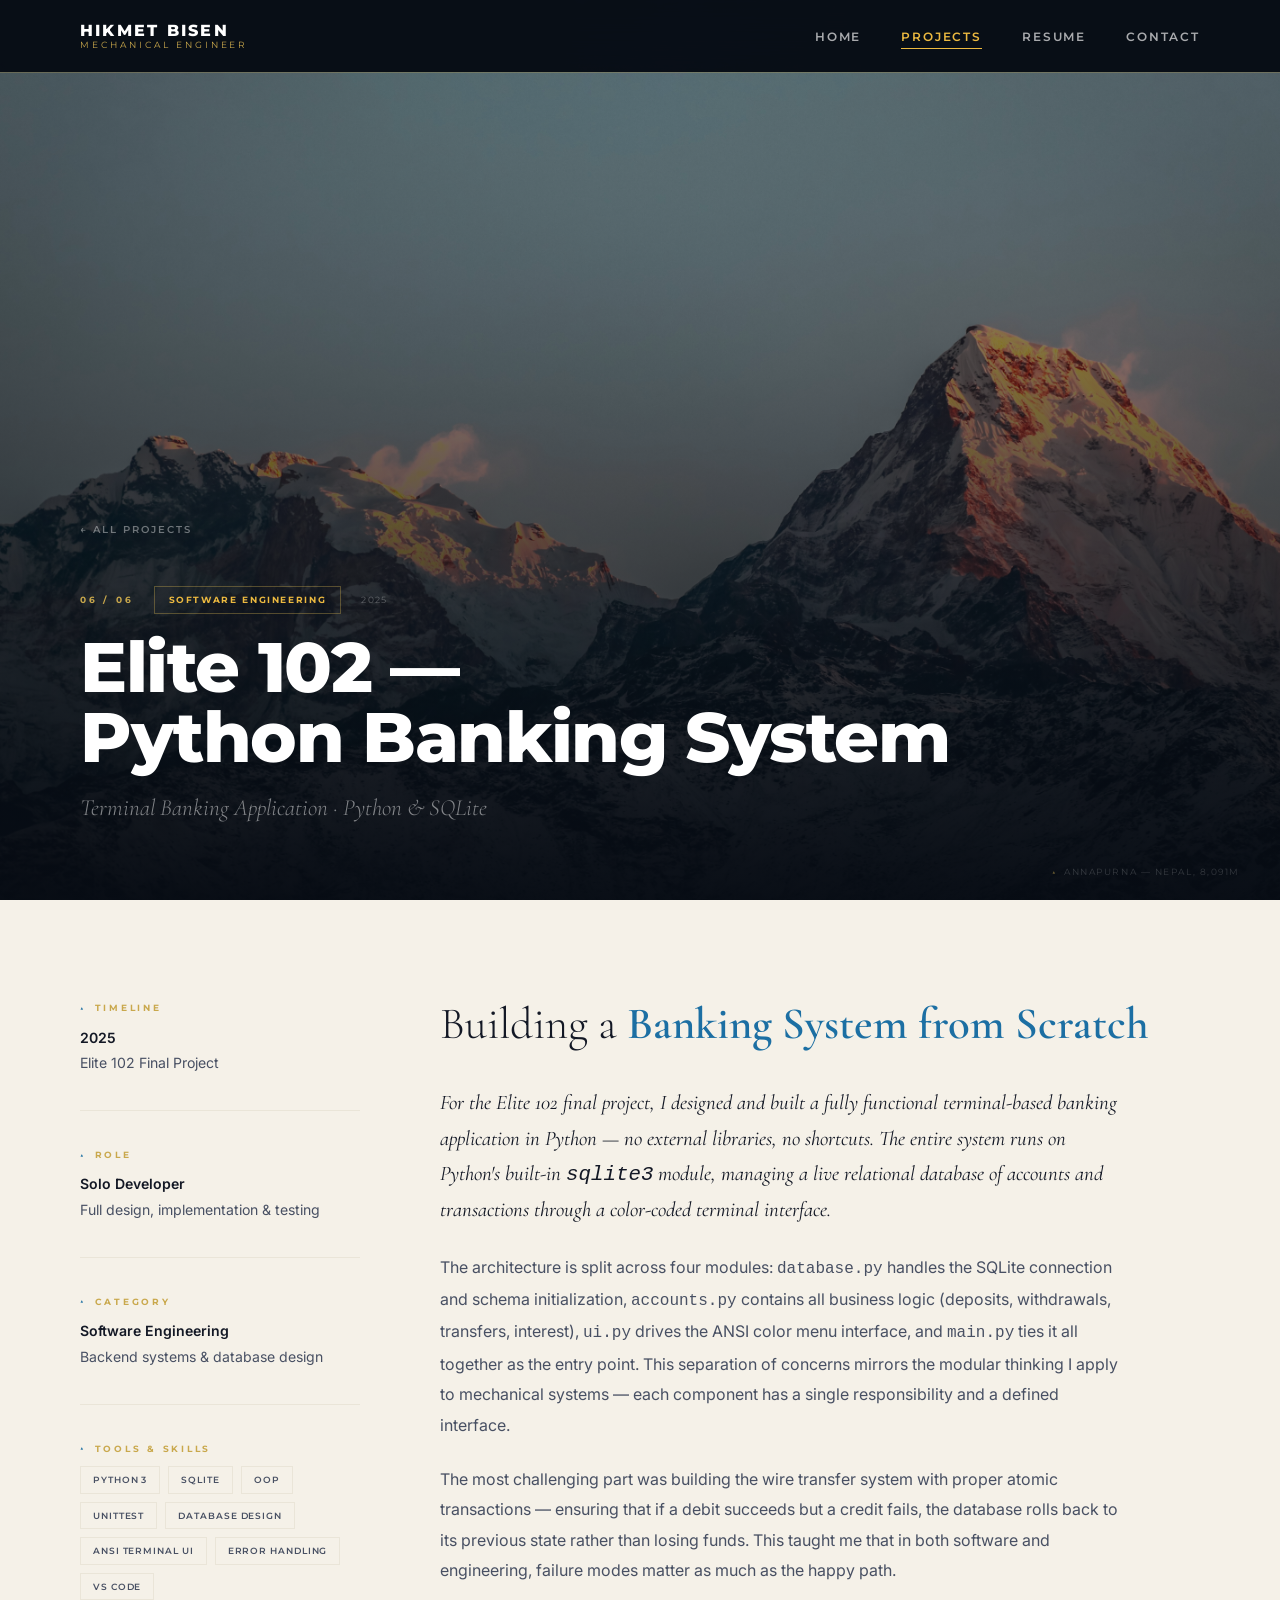
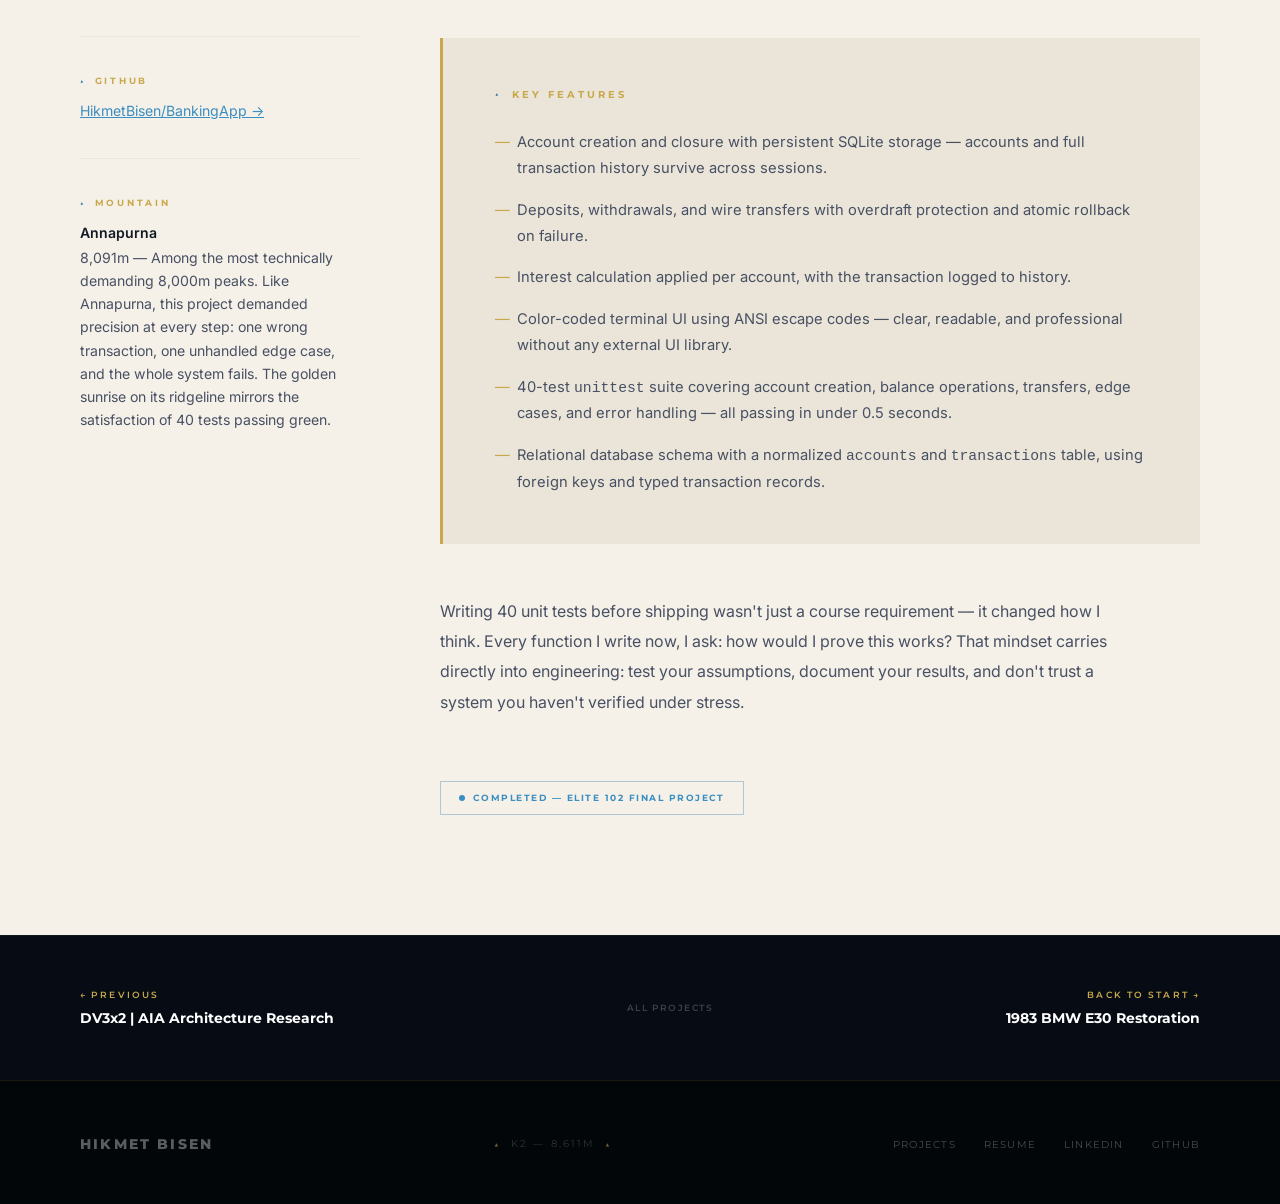
==== Project/project-banking-system.html @ 63706205 "Add Python Banking System as project 06 - New project page: Project/project-banking-system.html - An" ====
<!DOCTYPE html>
<html lang="en">
<head>
  <meta charset="UTF-8">
  <meta name="viewport" content="width=device-width, initial-scale=1.0">
  <title>Python Banking System — Hikmet Bisen</title>
  <meta name="description" content="Elite 102 — Python Banking System. A terminal-based banking app with SQLite, overdraft protection, wire transfers, and 40 unit tests.">
  <link rel="stylesheet" href="../css/style.css">
</head>
<body>

  <nav class="navbar scrolled" id="navbar">
    <div class="nav-inner">
      <a href="../index.html" class="nav-logo">
        Hikmet Bisen
        <span>Mechanical Engineer</span>
      </a>
      <ul class="nav-links">
        <li><a href="../index.html">Home</a></li>
        <li><a href="projects.html" class="active">Projects</a></li>
        <li><a href="../Resume/resume.html">Resume</a></li>
        <li><a href="../index.html#contact">Contact</a></li>
      </ul>
    </div>
  </nav>

  <!-- ── Hero ── -->
  <section class="project-detail-hero">
    <img
      src="../assets/images/annapurna.jpg"
      alt="Annapurna — Nepal"
      class="project-detail-hero-img"
    >
    <div class="project-detail-overlay"></div>
    <div class="project-mountain-credit">Annapurna — Nepal, 8,091m</div>

    <div class="project-detail-hero-content">
      <a href="projects.html" class="project-detail-back">← All Projects</a>
      <div class="project-detail-meta">
        <span class="project-detail-num">06 / 06</span>
        <span class="project-detail-cat">Software Engineering</span>
        <span class="project-detail-date">2025</span>
      </div>
      <h1 class="project-detail-title">Elite 102 —<br>Python Banking System</h1>
      <p class="project-detail-subtitle">Terminal Banking Application · Python &amp; SQLite</p>
    </div>
  </section>

  <!-- ── Content ── -->
  <section class="project-detail-content">
    <div class="container">
      <div class="project-detail-grid">

        <!-- Sidebar -->
        <aside class="project-detail-sidebar">
          <div class="project-sidebar-section">
            <span class="project-sidebar-label">Timeline</span>
            <div class="project-sidebar-value">
              <strong>2025</strong>
              Elite 102 Final Project
            </div>
          </div>
          <div class="project-sidebar-section">
            <span class="project-sidebar-label">Role</span>
            <div class="project-sidebar-value">
              <strong>Solo Developer</strong>
              Full design, implementation &amp; testing
            </div>
          </div>
          <div class="project-sidebar-section">
            <span class="project-sidebar-label">Category</span>
            <div class="project-sidebar-value">
              <strong>Software Engineering</strong>
              Backend systems &amp; database design
            </div>
          </div>
          <div class="project-sidebar-section">
            <span class="project-sidebar-label">Tools &amp; Skills</span>
            <div class="project-tools-list">
              <span class="project-tool-tag">Python 3</span>
              <span class="project-tool-tag">SQLite</span>
              <span class="project-tool-tag">OOP</span>
              <span class="project-tool-tag">unittest</span>
              <span class="project-tool-tag">Database Design</span>
              <span class="project-tool-tag">ANSI Terminal UI</span>
              <span class="project-tool-tag">Error Handling</span>
              <span class="project-tool-tag">VS Code</span>
            </div>
          </div>
          <div class="project-sidebar-section">
            <span class="project-sidebar-label">GitHub</span>
            <div class="project-sidebar-value">
              <a href="https://github.com/HikmetBisen/BankingApp" target="_blank" rel="noopener noreferrer" style="color: var(--steel-light); text-decoration: underline;">HikmetBisen/BankingApp →</a>
            </div>
          </div>
          <div class="project-sidebar-section">
            <span class="project-sidebar-label">Mountain</span>
            <div class="project-sidebar-value">
              <strong>Annapurna</strong>
              8,091m — Among the most technically demanding 8,000m peaks. Like Annapurna, this project demanded precision at every step: one wrong transaction, one unhandled edge case, and the whole system fails. The golden sunrise on its ridgeline mirrors the satisfaction of 40 tests passing green.
            </div>
          </div>
        </aside>

        <!-- Body -->
        <div class="project-detail-body">
          <h2>Building a <strong>Banking System from Scratch</strong></h2>

          <p>
            For the Elite 102 final project, I designed and built a fully functional terminal-based banking application in Python — no external libraries, no shortcuts. The entire system runs on Python's built-in <code>sqlite3</code> module, managing a live relational database of accounts and transactions through a color-coded terminal interface.
          </p>

          <p>
            The architecture is split across four modules: <code>database.py</code> handles the SQLite connection and schema initialization, <code>accounts.py</code> contains all business logic (deposits, withdrawals, transfers, interest), <code>ui.py</code> drives the ANSI color menu interface, and <code>main.py</code> ties it all together as the entry point. This separation of concerns mirrors the modular thinking I apply to mechanical systems — each component has a single responsibility and a defined interface.
          </p>

          <p>
            The most challenging part was building the wire transfer system with proper atomic transactions — ensuring that if a debit succeeds but a credit fails, the database rolls back to its previous state rather than losing funds. This taught me that in both software and engineering, failure modes matter as much as the happy path.
          </p>

          <div class="project-contributions">
            <h3>Key Features</h3>
            <ul>
              <li>Account creation and closure with persistent SQLite storage — accounts and full transaction history survive across sessions.</li>
              <li>Deposits, withdrawals, and wire transfers with overdraft protection and atomic rollback on failure.</li>
              <li>Interest calculation applied per account, with the transaction logged to history.</li>
              <li>Color-coded terminal UI using ANSI escape codes — clear, readable, and professional without any external UI library.</li>
              <li>40-test <code>unittest</code> suite covering account creation, balance operations, transfers, edge cases, and error handling — all passing in under 0.5 seconds.</li>
              <li>Relational database schema with a normalized <code>accounts</code> and <code>transactions</code> table, using foreign keys and typed transaction records.</li>
            </ul>
          </div>

          <p>
            Writing 40 unit tests before shipping wasn't just a course requirement — it changed how I think. Every function I write now, I ask: how would I prove this works? That mindset carries directly into engineering: test your assumptions, document your results, and don't trust a system you haven't verified under stress.
          </p>

          <span class="project-status-badge">Completed — Elite 102 Final Project</span>
        </div>

      </div>
    </div>
  </section>

  <!-- ── Project Navigation ── -->
  <nav class="project-nav-bar">
    <div class="container">
      <div class="project-nav-inner">
        <a href="project-dv3x2-aia.html" class="project-nav-item">
          <span class="project-nav-label">← Previous</span>
          <span class="project-nav-name">DV3x2 | AIA Architecture Research</span>
        </a>
        <a href="projects.html" class="project-nav-center">All Projects</a>
        <a href="project-bmw-e30.html" class="project-nav-item next">
          <span class="project-nav-label">Back to Start →</span>
          <span class="project-nav-name">1983 BMW E30 Restoration</span>
        </a>
      </div>
    </div>
  </nav>

  <footer>
    <div class="container">
      <div class="footer-inner">
        <div class="footer-logo">Hikmet Bisen</div>
        <div class="footer-peak">K2 — 8,611m</div>
        <div class="footer-links">
          <a href="projects.html">Projects</a>
          <a href="../Resume/resume.html">Resume</a>
          <a href="https://www.linkedin.com/in/hikmetbisen/" target="_blank" rel="noopener noreferrer">LinkedIn</a>
          <a href="https://github.com/Hikmet4416" target="_blank" rel="noopener noreferrer">GitHub</a>
        </div>
      </div>
    </div>
  </footer>

  <script src="../js/main.js"></script>
</body>
</html>
---- css/style.css ----
/* =========================================
   HIKMET BISEN — PORTFOLIO
   Alpine Dawn Theme | K2 Inspired
   ========================================= */

@import url('https://fonts.googleapis.com/css2?family=Cormorant+Garamond:ital,wght@0,300;0,400;0,600;1,300;1,400&family=Inter:wght@300;400;500;600&family=Montserrat:wght@400;500;600;700;800&display=swap');

/* ── Variables ── */
:root {
  --gold:        #C9A84C;
  --gold-light:  #EDBA40;
  --gold-pale:   #F5E7C0;
  --gold-glow:   rgba(201, 168, 76, 0.18);
  --steel:       #1C6FA3;
  --steel-light: #3A8EC2;
  --steel-pale:  #C5DFF0;
  --cream:       #F5F1E8;
  --cream-dark:  #EAE5D8;
  --dark:        #070C14;
  --dark-mid:    #0F1A28;
  --charcoal:    #2A3447;
  --text:        #131825;
  --text-mid:    #485063;
  --text-light:  #8090A8;
  --white:       #FFFFFF;

  --font-display: 'Cormorant Garamond', Georgia, serif;
  --font-sans:    'Inter', system-ui, sans-serif;
  --font-brand:   'Montserrat', sans-serif;

  --max-w: 1200px;
  --nav-h: 72px;
  --ease: cubic-bezier(0.4, 0, 0.2, 1);

  /* Grain texture for dark sections */
  --grain: url("data:image/svg+xml,%3Csvg xmlns='http://www.w3.org/2000/svg' width='300' height='300'%3E%3Cfilter id='n'%3E%3CfeTurbulence type='fractalNoise' baseFrequency='0.75' numOctaves='4' stitchTiles='stitch'/%3E%3CfeColorMatrix type='saturate' values='0'/%3E%3C/filter%3E%3Crect width='300' height='300' filter='url(%23n)' opacity='1'/%3E%3C%2Fsvg%3E");
}

/* ── Reset ── */
*, *::before, *::after { box-sizing: border-box; margin: 0; padding: 0; }
html { scroll-behavior: smooth; font-size: 16px; }
body {
  font-family: var(--font-sans);
  background: var(--cream);
  color: var(--text);
  line-height: 1.7;
  overflow-x: hidden;
}
img { display: block; max-width: 100%; }
a { color: inherit; text-decoration: none; }
ul { list-style: none; }

/* ── Utility ── */
.container {
  max-width: var(--max-w);
  margin: 0 auto;
  padding: 0 40px;
}
.section-label {
  font-family: var(--font-brand);
  font-size: 0.68rem;
  font-weight: 700;
  letter-spacing: 0.28em;
  text-transform: uppercase;
  color: var(--gold);
  display: block;
  margin-bottom: 16px;
}

/* ── Navbar ── */
.navbar {
  position: fixed;
  top: 0; left: 0; right: 0;
  height: var(--nav-h);
  z-index: 100;
  transition: background 0.4s var(--ease), box-shadow 0.4s var(--ease);
}
.navbar.scrolled {
  background: rgba(7, 12, 20, 0.97);
  backdrop-filter: blur(14px);
  box-shadow: 0 1px 0 rgba(201, 168, 76, 0.25);
}
.nav-inner {
  max-width: var(--max-w);
  margin: 0 auto;
  padding: 0 40px;
  height: 100%;
  display: flex;
  align-items: center;
  justify-content: space-between;
}
.nav-logo {
  font-family: var(--font-brand);
  font-weight: 800;
  font-size: 1rem;
  letter-spacing: 0.14em;
  text-transform: uppercase;
  color: var(--white);
  display: flex;
  flex-direction: column;
  line-height: 1.1;
}
.nav-logo span {
  font-weight: 400;
  font-size: 0.58rem;
  letter-spacing: 0.32em;
  color: var(--gold);
  text-transform: uppercase;
}
.nav-links {
  display: flex;
  gap: 40px;
  align-items: center;
}
.nav-links a {
  font-family: var(--font-brand);
  font-size: 0.72rem;
  font-weight: 600;
  letter-spacing: 0.16em;
  text-transform: uppercase;
  color: rgba(255,255,255,0.65);
  transition: color 0.2s;
  position: relative;
}
.nav-links a::after {
  content: '';
  position: absolute;
  bottom: -5px; left: 0; right: 0;
  height: 1px;
  background: var(--gold-light);
  transform: scaleX(0);
  transition: transform 0.3s var(--ease);
  transform-origin: left;
}
.nav-links a:hover { color: var(--white); }
.nav-links a:hover::after { transform: scaleX(1); }
.nav-links a.active { color: var(--gold-light); }
.nav-links a.active::after { transform: scaleX(1); background: var(--gold-light); }

/* ── Hero ── */
.hero {
  position: relative;
  height: 100vh;
  min-height: 720px;
  background: var(--dark);
  display: flex;
  flex-direction: column;
  justify-content: center;
  overflow: hidden;
}

/* Grain overlay */
.hero::before {
  content: '';
  position: absolute;
  inset: 0;
  background: var(--grain) repeat;
  background-size: 200px 200px;
  opacity: 0.045;
  mix-blend-mode: overlay;
  pointer-events: none;
  z-index: 1;
}

.hero-bg {
  position: absolute;
  inset: 0;
  background:
    radial-gradient(ellipse 80% 55% at 15% 35%, rgba(201, 168, 76, 0.1) 0%, transparent 55%),
    radial-gradient(ellipse 55% 75% at 82% 18%, rgba(28, 111, 163, 0.14) 0%, transparent 55%),
    radial-gradient(ellipse 40% 40% at 50% 100%, rgba(201, 168, 76, 0.08) 0%, transparent 50%),
    linear-gradient(180deg, #070C14 0%, #0F1A28 55%, #070C14 100%);
}
.hero-stars {
  position: absolute;
  inset: 0;
  background-image:
    radial-gradient(1px 1px at 12% 18%, rgba(255,255,255,0.5) 0%, transparent 100%),
    radial-gradient(1px 1px at 28% 8%, rgba(255,255,255,0.35) 0%, transparent 100%),
    radial-gradient(1.5px 1.5px at 52% 12%, rgba(255,255,255,0.55) 0%, transparent 100%),
    radial-gradient(1px 1px at 68% 6%, rgba(255,255,255,0.25) 0%, transparent 100%),
    radial-gradient(1px 1px at 83% 22%, rgba(255,255,255,0.45) 0%, transparent 100%),
    radial-gradient(1px 1px at 43% 4%, rgba(255,255,255,0.3) 0%, transparent 100%),
    radial-gradient(2px 2px at 91% 10%, rgba(201,168,76,0.7) 0%, transparent 100%),
    radial-gradient(1px 1px at 7% 35%, rgba(255,255,255,0.2) 0%, transparent 100%),
    radial-gradient(1px 1px at 62% 28%, rgba(255,255,255,0.3) 0%, transparent 100%);
}
.hero-mountain {
  position: absolute;
  bottom: 0; left: 0; right: 0;
  height: 55%;
}
.hero-mountain::after {
  content: '';
  position: absolute;
  bottom: 42%;
  left: 0; right: 0;
  height: 3px;
  background: linear-gradient(to right,
    transparent 0%,
    rgba(201, 168, 76, 0.08) 15%,
    rgba(201, 168, 76, 0.35) 35%,
    rgba(237, 186, 64, 0.55) 50%,
    rgba(201, 168, 76, 0.35) 65%,
    rgba(201, 168, 76, 0.08) 85%,
    transparent 100%);
  filter: blur(6px);
  pointer-events: none;
}
.hero-mountain svg {
  width: 100%;
  height: 100%;
  display: block;
}
.hero-content {
  position: relative;
  z-index: 2;
  max-width: var(--max-w);
  margin: 0 auto;
  padding: 0 40px;
  padding-bottom: 120px;
}
.hero-eyebrow {
  font-family: var(--font-brand);
  font-size: 0.65rem;
  font-weight: 700;
  letter-spacing: 0.38em;
  text-transform: uppercase;
  color: var(--gold);
  margin-bottom: 28px;
  display: flex;
  align-items: center;
  gap: 16px;
}
.hero-eyebrow::before {
  content: '';
  display: block;
  width: 48px;
  height: 1px;
  background: linear-gradient(to right, var(--gold), transparent);
}
.hero-name {
  font-family: var(--font-brand);
  font-size: clamp(4.5rem, 11vw, 9.5rem);
  font-weight: 800;
  letter-spacing: -0.03em;
  line-height: 0.9;
  color: var(--white);
  margin-bottom: 28px;
}
.hero-name em {
  font-style: normal;
  color: var(--gold-light);
  display: block;
}
.hero-title {
  font-family: var(--font-display);
  font-size: clamp(1.4rem, 2.8vw, 2.2rem);
  font-weight: 300;
  font-style: italic;
  color: rgba(255,255,255,0.6);
  margin-bottom: 14px;
  letter-spacing: 0.03em;
}
.hero-tagline {
  font-size: 0.72rem;
  color: rgba(255,255,255,0.3);
  letter-spacing: 0.18em;
  font-family: var(--font-brand);
  font-weight: 500;
  text-transform: uppercase;
  margin-bottom: 56px;
}
.hero-ctas {
  display: flex;
  gap: 16px;
  flex-wrap: wrap;
}
.btn {
  display: inline-flex;
  align-items: center;
  gap: 10px;
  font-family: var(--font-brand);
  font-size: 0.7rem;
  font-weight: 700;
  letter-spacing: 0.2em;
  text-transform: uppercase;
  padding: 15px 34px;
  border: none;
  cursor: pointer;
  transition: all 0.3s var(--ease);
  position: relative;
  overflow: hidden;
}
.btn-primary {
  background: var(--gold);
  color: var(--dark);
}
.btn-primary:hover {
  background: var(--gold-light);
  transform: translateY(-2px);
  box-shadow: 0 10px 36px rgba(201, 168, 76, 0.4);
}
.btn-outline {
  background: transparent;
  color: var(--white);
  border: 1px solid rgba(255,255,255,0.25);
}
.btn-outline:hover {
  border-color: var(--gold);
  color: var(--gold-light);
  transform: translateY(-2px);
}
.hero-scroll {
  position: absolute;
  bottom: 36px;
  left: 50%;
  transform: translateX(-50%);
  z-index: 2;
  display: flex;
  flex-direction: column;
  align-items: center;
  gap: 10px;
  opacity: 0.35;
  font-family: var(--font-brand);
  font-size: 0.58rem;
  letter-spacing: 0.24em;
  text-transform: uppercase;
  color: var(--white);
  animation: scrollBounce 2.8s ease-in-out infinite;
}
.scroll-line {
  width: 1px;
  height: 44px;
  background: linear-gradient(to bottom, var(--gold), transparent);
}
@keyframes scrollBounce {
  0%, 100% { transform: translateX(-50%) translateY(0); opacity: 0.35; }
  50% { transform: translateX(-50%) translateY(7px); opacity: 0.65; }
}

/* ── About ── */
.about {
  padding: 128px 0;
  background: var(--cream);
  position: relative;
  overflow: hidden;
}
/* Ghost monogram */
.about::before {
  content: 'HB';
  position: absolute;
  right: -2%;
  top: 50%;
  transform: translateY(-50%);
  font-family: var(--font-brand);
  font-size: clamp(180px, 22vw, 320px);
  font-weight: 900;
  color: rgba(28, 111, 163, 0.04);
  letter-spacing: -0.05em;
  line-height: 1;
  pointer-events: none;
  user-select: none;
}
.about-grid {
  display: grid;
  grid-template-columns: 1fr 1.4fr;
  gap: 80px;
  align-items: start;
  position: relative;
}
.about-left h2 {
  font-family: var(--font-display);
  font-size: clamp(3rem, 5vw, 5.2rem);
  font-weight: 300;
  line-height: 1.0;
  color: var(--text);
  margin-bottom: 32px;
}
.about-left h2 strong {
  font-weight: 600;
  display: block;
  color: var(--steel);
}
.about-peak {
  display: flex;
  align-items: center;
  gap: 12px;
  font-family: var(--font-brand);
  font-size: 0.65rem;
  font-weight: 600;
  letter-spacing: 0.22em;
  text-transform: uppercase;
  color: var(--text-light);
  margin-bottom: 48px;
}
.peak-icon {
  width: 20px;
  height: 16px;
  fill: var(--gold);
}
.about-ctas {
  display: flex;
  flex-direction: column;
  gap: 10px;
}
.btn-dark {
  background: var(--dark);
  color: var(--white);
  justify-content: space-between;
  padding: 16px 24px;
}
.btn-dark:hover {
  background: var(--steel);
  transform: translateX(8px);
  box-shadow: 4px 0 20px rgba(28, 111, 163, 0.25);
}
.btn-dark-outline {
  background: transparent;
  color: var(--text);
  border: 1px solid var(--cream-dark);
  justify-content: space-between;
  padding: 16px 24px;
}
.btn-dark-outline:hover {
  border-color: var(--steel);
  color: var(--steel);
  transform: translateX(8px);
}
.btn-arrow {
  font-size: 1.1rem;
  line-height: 1;
}
.about-right p {
  font-size: 1.05rem;
  color: var(--text-mid);
  margin-bottom: 20px;
  line-height: 1.85;
}
.about-photo-wrap {
  float: right;
  margin: 0 0 28px 40px;
  shape-outside: circle(50%);
}
.about-photo {
  width: 210px;
  height: 210px;
  border-radius: 50%;
  object-fit: cover;
  object-position: center top;
  border: 3px solid var(--cream-dark);
  box-shadow: 0 8px 32px rgba(7, 12, 20, 0.12);
}
.about-right p:first-of-type {
  font-family: var(--font-display);
  font-size: 1.38rem;
  font-style: italic;
  color: var(--text);
  line-height: 1.65;
}
.about-stats {
  display: grid;
  grid-template-columns: repeat(3, 1fr);
  gap: 24px;
  margin-top: 52px;
  padding-top: 40px;
  border-top: 1px solid var(--cream-dark);
}
.stat-num {
  font-family: var(--font-brand);
  font-size: 3rem;
  font-weight: 800;
  color: var(--gold);
  line-height: 1;
  display: block;
  margin-bottom: 8px;
  letter-spacing: -0.02em;
}
.stat-label {
  font-size: 0.65rem;
  font-family: var(--font-brand);
  letter-spacing: 0.18em;
  text-transform: uppercase;
  color: var(--text-light);
}

/* ── Skills strip ── */
.skills-strip {
  background: var(--dark-mid);
  padding: 56px 0;
  overflow: hidden;
  position: relative;
}
.skills-strip::before {
  content: '';
  position: absolute;
  inset: 0;
  background: var(--grain) repeat;
  background-size: 200px 200px;
  opacity: 0.03;
  mix-blend-mode: overlay;
  pointer-events: none;
}
/* Gold accent line at top of strip */
.skills-strip::after {
  content: '';
  position: absolute;
  top: 0; left: 0; right: 0;
  height: 1px;
  background: linear-gradient(to right, transparent, var(--gold), transparent);
  opacity: 0.4;
}
.skills-strip-inner {
  max-width: var(--max-w);
  margin: 0 auto;
  padding: 0 40px;
  position: relative;
}
.skills-strip-label {
  font-family: var(--font-brand);
  font-size: 0.62rem;
  letter-spacing: 0.28em;
  text-transform: uppercase;
  color: var(--gold);
  margin-bottom: 28px;
  display: block;
}
.skills-grid {
  display: flex;
  flex-wrap: wrap;
  gap: 10px;
}
.skill-tag {
  font-family: var(--font-brand);
  font-size: 0.65rem;
  font-weight: 600;
  letter-spacing: 0.1em;
  text-transform: uppercase;
  padding: 8px 18px;
  border: 1px solid rgba(255,255,255,0.08);
  color: rgba(255,255,255,0.45);
  transition: all 0.25s var(--ease);
  cursor: default;
}
.skill-tag:hover {
  border-color: rgba(201, 168, 76, 0.5);
  color: var(--gold-light);
  background: rgba(201, 168, 76, 0.06);
}
.skill-tag.highlight {
  border-color: rgba(201, 168, 76, 0.3);
  color: var(--gold-light);
  background: rgba(201, 168, 76, 0.05);
}
.skill-tag.highlight:hover {
  border-color: var(--gold);
  background: rgba(201, 168, 76, 0.12);
}

/* ── Featured Projects ── */
.featured-projects {
  padding: 128px 0;
  background: var(--cream-dark);
}
.section-header {
  display: flex;
  align-items: flex-end;
  justify-content: space-between;
  margin-bottom: 64px;
}
.section-header h2 {
  font-family: var(--font-display);
  font-size: clamp(2.5rem, 4.5vw, 4.2rem);
  font-weight: 300;
  color: var(--text);
  line-height: 1;
}
.section-header h2 strong {
  font-weight: 600;
  color: var(--text);
}
.section-header-link {
  font-family: var(--font-brand);
  font-size: 0.7rem;
  font-weight: 700;
  letter-spacing: 0.16em;
  text-transform: uppercase;
  color: var(--steel);
  display: flex;
  align-items: center;
  gap: 8px;
  transition: gap 0.25s, color 0.25s;
  padding-bottom: 4px;
  border-bottom: 1px solid transparent;
  transition: all 0.25s;
}
.section-header-link:hover {
  gap: 16px;
  color: var(--gold);
  border-bottom-color: var(--gold);
}

/* ── Project Card ── */
.projects-grid {
  display: grid;
  grid-template-columns: repeat(3, 1fr);
  gap: 3px;
}
.project-card {
  position: relative;
  aspect-ratio: 4/3;
  overflow: hidden;
  cursor: pointer;
  background: var(--dark-mid);
}
.project-card.wide {
  grid-column: span 2;
  aspect-ratio: 16/9;
}
.project-bg {
  position: absolute;
  inset: 0;
  transition: transform 0.7s var(--ease);
}
.project-card:hover .project-bg {
  transform: scale(1.07);
}

/* Card gradients — rich, directional */
.project-card:nth-child(1) .project-bg {
  background:
    linear-gradient(145deg, #080E1C 0%, #102240 35%, #1C4E7A 65%, #0D2035 100%);
}
.project-card:nth-child(2) .project-bg {
  background:
    linear-gradient(145deg, #130B03 0%, #2E1A08 35%, #7A4A12 65%, #C9A84C 90%, #1A0E04 100%);
}
.project-card:nth-child(3) .project-bg {
  background:
    linear-gradient(145deg, #080F0A 0%, #0E2815 35%, #1A5535 65%, #0A1C0F 100%);
}
.project-card:nth-child(4) .project-bg {
  background:
    linear-gradient(145deg, #0C0818 0%, #1C0F30 35%, #4A1E82 65%, #120A22 100%);
}
.project-card:nth-child(5) .project-bg {
  background:
    linear-gradient(145deg, #120810 0%, #280D1C 35%, #721838 65%, #0F0610 100%);
}

/* Decorative SVG in placeholder */
.project-bg-icon {
  position: absolute;
  top: 50%;
  left: 50%;
  transform: translate(-50%, -50%);
  opacity: 0.05;
  width: 55%;
}

.project-overlay {
  position: absolute;
  inset: 0;
  background: linear-gradient(to top,
    rgba(7,12,20,0.95) 0%,
    rgba(7,12,20,0.5) 40%,
    rgba(7,12,20,0.1) 70%,
    transparent 100%);
  transition: background 0.4s var(--ease);
}
.project-card:hover .project-overlay {
  background: linear-gradient(to top,
    rgba(7,12,20,0.98) 0%,
    rgba(7,12,20,0.75) 100%);
}

/* Gold bottom accent line */
.project-card::after {
  content: '';
  position: absolute;
  bottom: 0; left: 0; right: 0;
  height: 2px;
  background: var(--gold);
  transform: scaleX(0);
  transform-origin: left;
  transition: transform 0.5s var(--ease);
  z-index: 3;
}
.project-card:hover::after {
  transform: scaleX(1);
}

.project-tooltip {
  position: absolute;
  inset: 0;
  display: flex;
  flex-direction: column;
  justify-content: flex-end;
  padding: 28px;
  z-index: 2;
}
.project-number {
  font-family: var(--font-brand);
  font-size: 0.58rem;
  font-weight: 700;
  letter-spacing: 0.28em;
  color: var(--gold);
  margin-bottom: 8px;
  opacity: 0;
  transform: translateY(8px);
  transition: all 0.35s var(--ease);
}
.project-card:hover .project-number {
  opacity: 1;
  transform: translateY(0);
}
.project-name {
  font-family: var(--font-brand);
  font-size: clamp(1rem, 1.5vw, 1.3rem);
  font-weight: 700;
  color: rgba(255,255,255,0.85);
  line-height: 1.2;
  margin-bottom: 10px;
  transform: translateY(6px);
  transition: transform 0.35s var(--ease), color 0.35s;
}
.project-card:hover .project-name {
  transform: translateY(0);
  color: var(--white);
}
.project-desc {
  font-size: 0.78rem;
  color: rgba(255,255,255,0.5);
  line-height: 1.55;
  max-width: 360px;
  opacity: 0;
  transform: translateY(10px);
  transition: opacity 0.35s var(--ease) 0.06s, transform 0.35s var(--ease) 0.06s;
}
.project-card:hover .project-desc {
  opacity: 1;
  transform: translateY(0);
}
.project-tag {
  position: absolute;
  top: 20px;
  right: 20px;
  font-family: var(--font-brand);
  font-size: 0.57rem;
  font-weight: 700;
  letter-spacing: 0.18em;
  text-transform: uppercase;
  padding: 5px 12px;
  background: rgba(201, 168, 76, 0.12);
  border: 1px solid rgba(201, 168, 76, 0.38);
  color: var(--gold-light);
  opacity: 0;
  transform: translateY(-8px);
  transition: all 0.35s var(--ease);
  z-index: 2;
}
.project-card:hover .project-tag {
  opacity: 1;
  transform: translateY(0);
}

/* ── Work Together ── */
.work-together {
  padding: 140px 0;
  background: var(--dark);
  position: relative;
  overflow: hidden;
}
/* Grain on contact section */
.work-together::before {
  content: '';
  position: absolute;
  inset: 0;
  background: var(--grain) repeat;
  background-size: 200px 200px;
  opacity: 0.04;
  mix-blend-mode: overlay;
  pointer-events: none;
  z-index: 0;
}
/* K2 ghost text */
.work-together::after {
  content: 'K2';
  position: absolute;
  bottom: -50px;
  right: -24px;
  font-family: var(--font-brand);
  font-size: 320px;
  font-weight: 900;
  color: rgba(255,255,255,0.018);
  letter-spacing: -0.05em;
  line-height: 1;
  pointer-events: none;
}
.work-together-bg {
  position: absolute;
  inset: 0;
  background:
    radial-gradient(ellipse 65% 50% at 25% 50%, rgba(28, 111, 163, 0.14) 0%, transparent 55%),
    radial-gradient(ellipse 40% 40% at 75% 80%, rgba(201, 168, 76, 0.06) 0%, transparent 50%);
}
.work-together .container { position: relative; z-index: 1; }
.work-together-grid {
  display: grid;
  grid-template-columns: 1fr 1fr;
  gap: 80px;
  align-items: center;
}
.work-left h2 {
  font-family: var(--font-display);
  font-size: clamp(2.5rem, 5vw, 5rem);
  font-weight: 300;
  color: var(--white);
  line-height: 1.05;
  margin-bottom: 24px;
}
.work-left h2 strong {
  font-weight: 600;
  color: var(--gold-light);
}
.work-left p {
  font-size: 0.95rem;
  color: rgba(255,255,255,0.45);
  line-height: 1.85;
  max-width: 400px;
}
.contact-form {
  display: flex;
  flex-direction: column;
  gap: 16px;
}
.form-row {
  display: grid;
  grid-template-columns: 1fr 1fr;
  gap: 16px;
}
.form-group {
  display: flex;
  flex-direction: column;
  gap: 6px;
}
.form-group label {
  font-family: var(--font-brand);
  font-size: 0.6rem;
  font-weight: 700;
  letter-spacing: 0.2em;
  text-transform: uppercase;
  color: rgba(255,255,255,0.35);
}
.form-group input,
.form-group textarea,
.form-group select {
  background: rgba(255,255,255,0.04);
  border: 1px solid rgba(255,255,255,0.09);
  color: var(--white);
  padding: 14px 16px;
  font-family: var(--font-sans);
  font-size: 0.88rem;
  outline: none;
  transition: border-color 0.25s, background 0.25s;
  resize: none;
  -webkit-appearance: none;
}
.form-group input::placeholder,
.form-group textarea::placeholder {
  color: rgba(255,255,255,0.18);
}
.form-group input:focus,
.form-group textarea:focus {
  border-color: var(--gold);
  background: rgba(201, 168, 76, 0.04);
}
.form-group textarea { height: 120px; }
.btn-submit {
  background: var(--gold);
  color: var(--dark);
  align-self: flex-start;
  padding: 16px 42px;
}
.btn-submit:hover {
  background: var(--gold-light);
  transform: translateY(-2px);
  box-shadow: 0 10px 36px rgba(201, 168, 76, 0.4);
}

/* ── Footer ── */
footer {
  background: #030608;
  padding: 52px 0;
  border-top: 1px solid rgba(201, 168, 76, 0.12);
}
.footer-inner {
  display: flex;
  align-items: center;
  justify-content: space-between;
}
.footer-logo {
  font-family: var(--font-brand);
  font-weight: 800;
  font-size: 0.85rem;
  letter-spacing: 0.16em;
  text-transform: uppercase;
  color: rgba(255,255,255,0.35);
}
.footer-peak {
  font-family: var(--font-brand);
  font-size: 0.6rem;
  letter-spacing: 0.22em;
  text-transform: uppercase;
  color: rgba(255,255,255,0.18);
  display: flex;
  align-items: center;
  gap: 10px;
}
.footer-peak::before,
.footer-peak::after {
  content: '▲';
  font-size: 0.48rem;
  color: var(--gold);
  opacity: 0.55;
}
.footer-links {
  display: flex;
  gap: 28px;
}
.footer-links a {
  font-family: var(--font-brand);
  font-size: 0.63rem;
  letter-spacing: 0.12em;
  text-transform: uppercase;
  color: rgba(255,255,255,0.28);
  transition: color 0.2s;
}
.footer-links a:hover { color: var(--gold-light); }

/* ── Page Header (inner pages) ── */
.page-hero {
  padding: 164px 0 84px;
  background: var(--dark);
  position: relative;
  overflow: hidden;
}
.page-hero::before {
  content: '';
  position: absolute;
  inset: 0;
  background: var(--grain) repeat;
  background-size: 200px 200px;
  opacity: 0.04;
  mix-blend-mode: overlay;
  pointer-events: none;
}
.page-hero::after {
  content: '';
  position: absolute;
  bottom: 0; left: 0; right: 0;
  height: 1px;
  background: linear-gradient(to right, transparent, var(--gold), transparent);
  opacity: 0.5;
}
.page-hero-bg {
  position: absolute;
  inset: 0;
  background: radial-gradient(ellipse 55% 80% at 82% 50%, rgba(28, 111, 163, 0.12) 0%, transparent 55%);
}
.page-hero .container { position: relative; z-index: 1; }
.page-hero h1 {
  font-family: var(--font-display);
  font-size: clamp(3rem, 7vw, 6.5rem);
  font-weight: 300;
  color: var(--white);
  line-height: 1;
  margin-bottom: 18px;
}
.page-hero h1 strong {
  font-weight: 600;
  color: var(--gold-light);
}
.page-hero p {
  font-size: 0.95rem;
  color: rgba(255,255,255,0.42);
  max-width: 500px;
  line-height: 1.75;
}

/* ── Projects Page Full Grid ── */
.projects-page-grid {
  padding: 80px 0 120px;
}
.projects-full-grid {
  display: grid;
  grid-template-columns: repeat(2, 1fr);
  gap: 3px;
}
.project-card-full {
  position: relative;
  aspect-ratio: 16/9;
  overflow: hidden;
  cursor: pointer;
  background: var(--dark-mid);
}
.project-card-full.featured {
  grid-column: span 2;
  aspect-ratio: 21/7;
}
.project-card-full .project-bg { position: absolute; inset: 0; transition: transform 0.7s var(--ease); }
.project-card-full:hover .project-bg { transform: scale(1.05); }

.project-card-full:nth-child(1) .project-bg {
  background: linear-gradient(145deg, #080E1C 0%, #102240 40%, #1C4E7A 70%, #0D2035 100%);
}
.project-card-full:nth-child(2) .project-bg {
  background: linear-gradient(145deg, #130B03 0%, #2E1A08 35%, #7A4A12 60%, #C9A84C 85%, #1A0E04 100%);
}
.project-card-full:nth-child(3) .project-bg {
  background: linear-gradient(145deg, #060D08 0%, #0D2415 35%, #165530 60%, #0A1A0C 100%);
}
.project-card-full:nth-child(4) .project-bg {
  background: linear-gradient(145deg, #0C0818 0%, #1A0D2E 35%, #421A7C 60%, #0F0822 100%);
}
.project-card-full:nth-child(5) .project-bg {
  background: linear-gradient(145deg, #110810 0%, #260C1A 35%, #6A1535 60%, #0E070F 100%);
}

.project-card-full .project-overlay {
  position: absolute;
  inset: 0;
  background: linear-gradient(to top,
    rgba(7,12,20,0.95) 0%,
    rgba(7,12,20,0.4) 45%,
    transparent 100%);
  transition: background 0.4s var(--ease);
}
.project-card-full:hover .project-overlay {
  background: linear-gradient(to top,
    rgba(7,12,20,0.98) 0%,
    rgba(7,12,20,0.72) 100%);
}

/* Gold bottom accent line */
.project-card-full::after {
  content: '';
  position: absolute;
  bottom: 0; left: 0; right: 0;
  height: 2px;
  background: var(--gold);
  transform: scaleX(0);
  transform-origin: left;
  transition: transform 0.5s var(--ease);
  z-index: 3;
}
.project-card-full:hover::after {
  transform: scaleX(1);
}

.project-card-full .project-tooltip {
  position: absolute;
  inset: 0;
  display: flex;
  flex-direction: column;
  justify-content: flex-end;
  padding: 36px;
  z-index: 2;
}
.project-card-full .project-number {
  font-family: var(--font-brand);
  font-size: 0.6rem;
  font-weight: 700;
  letter-spacing: 0.28em;
  color: var(--gold);
  margin-bottom: 8px;
  opacity: 0;
  transform: translateY(8px);
  transition: all 0.35s var(--ease);
}
.project-card-full:hover .project-number { opacity: 1; transform: translateY(0); }

.project-card-full .project-name {
  font-family: var(--font-brand);
  font-size: clamp(1.1rem, 2vw, 1.6rem);
  font-weight: 700;
  color: rgba(255,255,255,0.85);
  line-height: 1.2;
  margin-bottom: 12px;
  transform: translateY(8px);
  transition: transform 0.35s var(--ease), color 0.35s;
}
.project-card-full:hover .project-name {
  transform: translateY(0);
  color: var(--white);
}

.project-card-full .project-desc {
  font-size: 0.82rem;
  color: rgba(255,255,255,0.5);
  line-height: 1.6;
  max-width: 520px;
  opacity: 0;
  transform: translateY(12px);
  transition: opacity 0.35s 0.06s var(--ease), transform 0.35s 0.06s var(--ease);
}
.project-card-full:hover .project-desc { opacity: 1; transform: translateY(0); }

.project-card-full .project-tag {
  position: absolute;
  top: 24px;
  right: 24px;
  font-family: var(--font-brand);
  font-size: 0.58rem;
  font-weight: 700;
  letter-spacing: 0.18em;
  text-transform: uppercase;
  padding: 6px 14px;
  background: rgba(201,168,76,0.1);
  border: 1px solid rgba(201,168,76,0.32);
  color: var(--gold-light);
  opacity: 0;
  transform: translateY(-8px);
  transition: all 0.35s var(--ease);
  z-index: 2;
}
.project-card-full:hover .project-tag { opacity: 1; transform: translateY(0); }

/* Mountain range decoration in cards */
.card-mountain {
  position: absolute;
  bottom: 0;
  left: 0;
  right: 0;
  height: 40%;
  opacity: 0.05;
}

/* ── Resume Page ── */
.resume-page {
  padding: 80px 0 120px;
}
.resume-container {
  max-width: 860px;
  margin: 0 auto;
  padding: 0 40px;
}
.resume-download-bar {
  display: flex;
  align-items: center;
  justify-content: space-between;
  padding: 20px 32px;
  background: var(--dark);
  margin-bottom: 60px;
  border-left: 3px solid var(--gold);
}
.resume-download-bar p {
  font-family: var(--font-brand);
  font-size: 0.7rem;
  letter-spacing: 0.12em;
  text-transform: uppercase;
  color: rgba(255,255,255,0.4);
}
.btn-download {
  display: inline-flex;
  align-items: center;
  gap: 10px;
  font-family: var(--font-brand);
  font-size: 0.66rem;
  font-weight: 700;
  letter-spacing: 0.2em;
  text-transform: uppercase;
  padding: 12px 28px;
  background: var(--gold);
  color: var(--dark);
  border: none;
  cursor: pointer;
  transition: background 0.25s, transform 0.25s;
}
.btn-download:hover { background: var(--gold-light); transform: translateY(-1px); }

.resume-section {
  margin-bottom: 64px;
}
.resume-section-title {
  font-family: var(--font-brand);
  font-size: 0.62rem;
  font-weight: 700;
  letter-spacing: 0.32em;
  text-transform: uppercase;
  color: var(--gold);
  margin-bottom: 24px;
  padding-bottom: 14px;
  border-bottom: 1px solid var(--cream-dark);
  display: flex;
  align-items: center;
  gap: 12px;
}
.resume-section-title::before {
  content: '▲';
  font-size: 0.48rem;
  color: var(--steel);
}
.resume-name {
  font-family: var(--font-brand);
  font-size: 2.8rem;
  font-weight: 800;
  letter-spacing: -0.02em;
  color: var(--text);
  line-height: 1;
  margin-bottom: 10px;
}
.resume-contact-line {
  font-size: 0.85rem;
  color: var(--text-mid);
  display: flex;
  flex-wrap: wrap;
  gap: 8px 20px;
  margin-bottom: 4px;
}
.resume-contact-line a { color: var(--steel); transition: color 0.2s; }
.resume-contact-line a:hover { color: var(--gold); }

.resume-entry {
  margin-bottom: 32px;
  padding-left: 22px;
  border-left: 2px solid var(--cream-dark);
  transition: border-color 0.25s;
}
.resume-entry:hover { border-color: var(--gold); }
.resume-entry-header {
  display: flex;
  justify-content: space-between;
  align-items: baseline;
  gap: 16px;
  margin-bottom: 4px;
  flex-wrap: wrap;
}
.resume-entry-title {
  font-family: var(--font-brand);
  font-size: 0.95rem;
  font-weight: 700;
  color: var(--text);
}
.resume-entry-date {
  font-family: var(--font-brand);
  font-size: 0.63rem;
  font-weight: 600;
  letter-spacing: 0.1em;
  text-transform: uppercase;
  color: var(--text-light);
  white-space: nowrap;
}
.resume-entry-org {
  font-size: 0.82rem;
  font-style: italic;
  color: var(--steel);
  margin-bottom: 12px;
}
.resume-entry ul {
  list-style: none;
  display: flex;
  flex-direction: column;
  gap: 6px;
}
.resume-entry ul li {
  font-size: 0.85rem;
  color: var(--text-mid);
  line-height: 1.65;
  padding-left: 18px;
  position: relative;
}
.resume-entry ul li::before {
  content: '—';
  position: absolute;
  left: 0;
  color: var(--gold);
  font-size: 0.75rem;
}

.skills-two-col {
  display: grid;
  grid-template-columns: repeat(2, 1fr);
  gap: 20px 40px;
}
.skill-item {
  display: flex;
  flex-direction: column;
  gap: 4px;
}
.skill-item-label {
  font-family: var(--font-brand);
  font-size: 0.7rem;
  font-weight: 700;
  letter-spacing: 0.1em;
  text-transform: uppercase;
  color: var(--text);
}
.skill-item-value {
  font-size: 0.82rem;
  color: var(--text-mid);
  line-height: 1.6;
}

.awards-grid {
  display: grid;
  grid-template-columns: repeat(3, 1fr);
  gap: 20px;
}
.award-item {
  padding: 22px;
  background: var(--cream-dark);
  border-left: 2px solid var(--gold);
  transition: border-left-width 0.2s, padding-left 0.2s;
}
.award-item:hover {
  border-left-width: 3px;
  padding-left: 21px;
}
.award-name {
  font-family: var(--font-brand);
  font-size: 0.78rem;
  font-weight: 700;
  color: var(--text);
  margin-bottom: 6px;
  line-height: 1.3;
}
.award-year {
  font-family: var(--font-brand);
  font-size: 0.6rem;
  font-weight: 600;
  letter-spacing: 0.14em;
  color: var(--gold);
}

/* ── Mountain Divider ── */
.mountain-divider {
  height: 80px;
  width: 100%;
  display: block;
}

/* ── Project Detail Page ── */
.project-detail-hero {
  position: relative;
  height: 100vh;
  min-height: 640px;
  overflow: hidden;
  display: flex;
  align-items: flex-end;
}
.project-detail-hero-img {
  position: absolute;
  inset: 0;
  width: 100%;
  height: 100%;
  object-fit: cover;
  object-position: center;
  transition: transform 10s ease;
}
.project-detail-hero:hover .project-detail-hero-img {
  transform: scale(1.04);
}
.project-detail-overlay {
  position: absolute;
  inset: 0;
  background: linear-gradient(
    to top,
    rgba(7,12,20,0.97) 0%,
    rgba(7,12,20,0.65) 40%,
    rgba(7,12,20,0.22) 100%
  );
}
.project-detail-hero-content {
  position: relative;
  z-index: 2;
  width: 100%;
  max-width: var(--max-w);
  margin: 0 auto;
  padding: 0 40px 72px;
}
.project-detail-back {
  display: inline-flex;
  align-items: center;
  gap: 8px;
  font-family: var(--font-brand);
  font-size: 0.63rem;
  font-weight: 600;
  letter-spacing: 0.2em;
  text-transform: uppercase;
  color: rgba(255,255,255,0.4);
  margin-bottom: 48px;
  transition: color 0.2s, gap 0.2s;
}
.project-detail-back:hover { color: var(--gold-light); gap: 14px; }
.project-detail-meta {
  display: flex;
  align-items: center;
  gap: 20px;
  margin-bottom: 18px;
  flex-wrap: wrap;
}
.project-detail-num {
  font-family: var(--font-brand);
  font-size: 0.58rem;
  font-weight: 700;
  letter-spacing: 0.3em;
  color: var(--gold);
}
.project-detail-cat {
  font-family: var(--font-brand);
  font-size: 0.57rem;
  font-weight: 700;
  letter-spacing: 0.18em;
  text-transform: uppercase;
  padding: 5px 14px;
  border: 1px solid rgba(201,168,76,0.38);
  color: var(--gold-light);
}
.project-detail-date {
  font-family: var(--font-brand);
  font-size: 0.58rem;
  letter-spacing: 0.14em;
  color: rgba(255,255,255,0.3);
}
.project-detail-title {
  font-family: var(--font-brand);
  font-size: clamp(2.2rem, 5.5vw, 5.5rem);
  font-weight: 800;
  color: var(--white);
  line-height: 1.0;
  letter-spacing: -0.02em;
  max-width: 880px;
  margin-bottom: 16px;
}
.project-detail-subtitle {
  font-family: var(--font-display);
  font-size: clamp(1rem, 2vw, 1.45rem);
  font-style: italic;
  font-weight: 300;
  color: rgba(255,255,255,0.48);
}
.project-mountain-credit {
  position: absolute;
  bottom: 20px;
  right: 40px;
  font-family: var(--font-brand);
  font-size: 0.54rem;
  letter-spacing: 0.18em;
  text-transform: uppercase;
  color: rgba(255,255,255,0.18);
  display: flex;
  align-items: center;
  gap: 7px;
}
.project-mountain-credit::before {
  content: '▲';
  font-size: 0.4rem;
  color: var(--gold);
  opacity: 0.5;
}

/* ── Project Detail Content ── */
.project-detail-content {
  background: var(--cream);
  padding: 100px 0 120px;
}
.project-detail-grid {
  display: grid;
  grid-template-columns: 280px 1fr;
  gap: 80px;
  align-items: start;
}
.project-detail-sidebar {
  position: sticky;
  top: 100px;
}
.project-sidebar-section {
  margin-bottom: 36px;
  padding-bottom: 36px;
  border-bottom: 1px solid var(--cream-dark);
}
.project-sidebar-section:last-child {
  border-bottom: none;
}
.project-sidebar-label {
  font-family: var(--font-brand);
  font-size: 0.57rem;
  font-weight: 700;
  letter-spacing: 0.3em;
  text-transform: uppercase;
  color: var(--gold);
  margin-bottom: 10px;
  display: flex;
  align-items: center;
  gap: 8px;
}
.project-sidebar-label::before {
  content: '▲';
  font-size: 0.38rem;
  color: var(--steel);
}
.project-sidebar-value {
  font-size: 0.88rem;
  color: var(--text-mid);
  line-height: 1.65;
}
.project-sidebar-value strong {
  display: block;
  color: var(--text);
  font-weight: 600;
  margin-bottom: 2px;
}
.project-tools-list {
  display: flex;
  flex-wrap: wrap;
  gap: 8px;
  margin-top: 6px;
}
.project-tool-tag {
  font-family: var(--font-brand);
  font-size: 0.57rem;
  font-weight: 600;
  letter-spacing: 0.1em;
  text-transform: uppercase;
  padding: 5px 12px;
  border: 1px solid var(--cream-dark);
  color: var(--text-mid);
  transition: all 0.2s;
}
.project-tool-tag:hover { border-color: var(--steel); color: var(--steel); }

/* ── Project Body ── */
.project-detail-body h2 {
  font-family: var(--font-display);
  font-size: clamp(2rem, 3.5vw, 3.2rem);
  font-weight: 300;
  color: var(--text);
  line-height: 1.1;
  margin-bottom: 36px;
}
.project-detail-body h2 strong { font-weight: 600; color: var(--steel); }
.project-detail-body > p {
  font-size: 1rem;
  color: var(--text-mid);
  line-height: 1.9;
  margin-bottom: 24px;
  max-width: 680px;
}
.project-detail-body > p:first-of-type {
  font-family: var(--font-display);
  font-size: 1.3rem;
  font-style: italic;
  color: var(--text);
  line-height: 1.7;
}
.project-contributions {
  margin: 52px 0;
  padding: 48px 52px;
  background: var(--cream-dark);
  border-left: 3px solid var(--gold);
}
.project-contributions h3 {
  font-family: var(--font-brand);
  font-size: 0.62rem;
  font-weight: 700;
  letter-spacing: 0.3em;
  text-transform: uppercase;
  color: var(--gold);
  margin-bottom: 28px;
  display: flex;
  align-items: center;
  gap: 10px;
}
.project-contributions h3::before {
  content: '▲';
  font-size: 0.4rem;
  color: var(--steel);
}
.project-contributions ul {
  display: flex;
  flex-direction: column;
  gap: 16px;
}
.project-contributions ul li {
  font-size: 0.92rem;
  color: var(--text-mid);
  line-height: 1.75;
  padding-left: 22px;
  position: relative;
}
.project-contributions ul li::before {
  content: '—';
  position: absolute;
  left: 0;
  color: var(--gold);
}
.project-status-badge {
  display: inline-flex;
  align-items: center;
  gap: 8px;
  font-family: var(--font-brand);
  font-size: 0.58rem;
  font-weight: 700;
  letter-spacing: 0.16em;
  text-transform: uppercase;
  padding: 8px 18px;
  border: 1px solid rgba(28,111,163,0.32);
  color: var(--steel-light);
  margin-top: 40px;
}
.project-status-badge::before {
  content: '';
  width: 6px;
  height: 6px;
  border-radius: 50%;
  background: var(--steel-light);
  animation: pulse 2s ease-in-out infinite;
}
@keyframes pulse {
  0%, 100% { opacity: 1; }
  50% { opacity: 0.25; }
}

/* ── Project Navigation Bar ── */
.project-nav-bar {
  background: var(--dark);
  padding: 52px 0;
  border-top: 1px solid rgba(255,255,255,0.04);
}
.project-nav-inner {
  display: flex;
  justify-content: space-between;
  align-items: center;
  gap: 32px;
}
.project-nav-item {
  display: flex;
  flex-direction: column;
  gap: 7px;
  max-width: 300px;
  transition: opacity 0.25s;
}
.project-nav-item:hover { opacity: 0.65; }
.project-nav-label {
  font-family: var(--font-brand);
  font-size: 0.55rem;
  font-weight: 600;
  letter-spacing: 0.24em;
  text-transform: uppercase;
  color: var(--gold);
}
.project-nav-name {
  font-family: var(--font-brand);
  font-size: 0.88rem;
  font-weight: 700;
  color: var(--white);
  line-height: 1.25;
}
.project-nav-item.next { text-align: right; }
.project-nav-center {
  font-family: var(--font-brand);
  font-size: 0.58rem;
  font-weight: 600;
  letter-spacing: 0.16em;
  text-transform: uppercase;
  color: rgba(255,255,255,0.22);
  transition: color 0.2s;
  white-space: nowrap;
}
.project-nav-center:hover { color: var(--gold-light); }

/* ── Responsive ── */
@media (max-width: 900px) {
  .about-grid { grid-template-columns: 1fr; gap: 48px; }
  .about::before { display: none; }
  .work-together-grid { grid-template-columns: 1fr; gap: 48px; }
  .projects-grid { grid-template-columns: 1fr 1fr; }
  .project-card.wide { grid-column: span 2; }
  .projects-full-grid { grid-template-columns: 1fr; }
  .project-card-full.featured { grid-column: span 1; aspect-ratio: 16/9; }
  .awards-grid { grid-template-columns: 1fr 1fr; }
  .section-header { flex-direction: column; align-items: flex-start; gap: 16px; }
  .project-detail-grid { grid-template-columns: 1fr; gap: 48px; }
  .project-detail-sidebar { position: static; }
  .project-nav-inner { flex-direction: column; align-items: flex-start; gap: 28px; }
  .project-nav-item.next { text-align: left; }
}
@media (max-width: 640px) {
  .container { padding: 0 24px; }
  .nav-inner { padding: 0 24px; }
  .hero-content { padding: 0 24px 80px; }
  .projects-grid { grid-template-columns: 1fr; }
  .project-card.wide { grid-column: span 1; aspect-ratio: 4/3; }
  .form-row { grid-template-columns: 1fr; }
  .about-stats { grid-template-columns: repeat(3, 1fr); }
  .skills-two-col { grid-template-columns: 1fr; }
  .awards-grid { grid-template-columns: 1fr; }
  .footer-inner { flex-direction: column; gap: 20px; text-align: center; }
  .project-detail-hero-content { padding: 0 24px 56px; }
  .project-contributions { padding: 32px 24px; }
  .project-mountain-credit { right: 24px; }
  .stat-num { font-size: 2.2rem; }
}
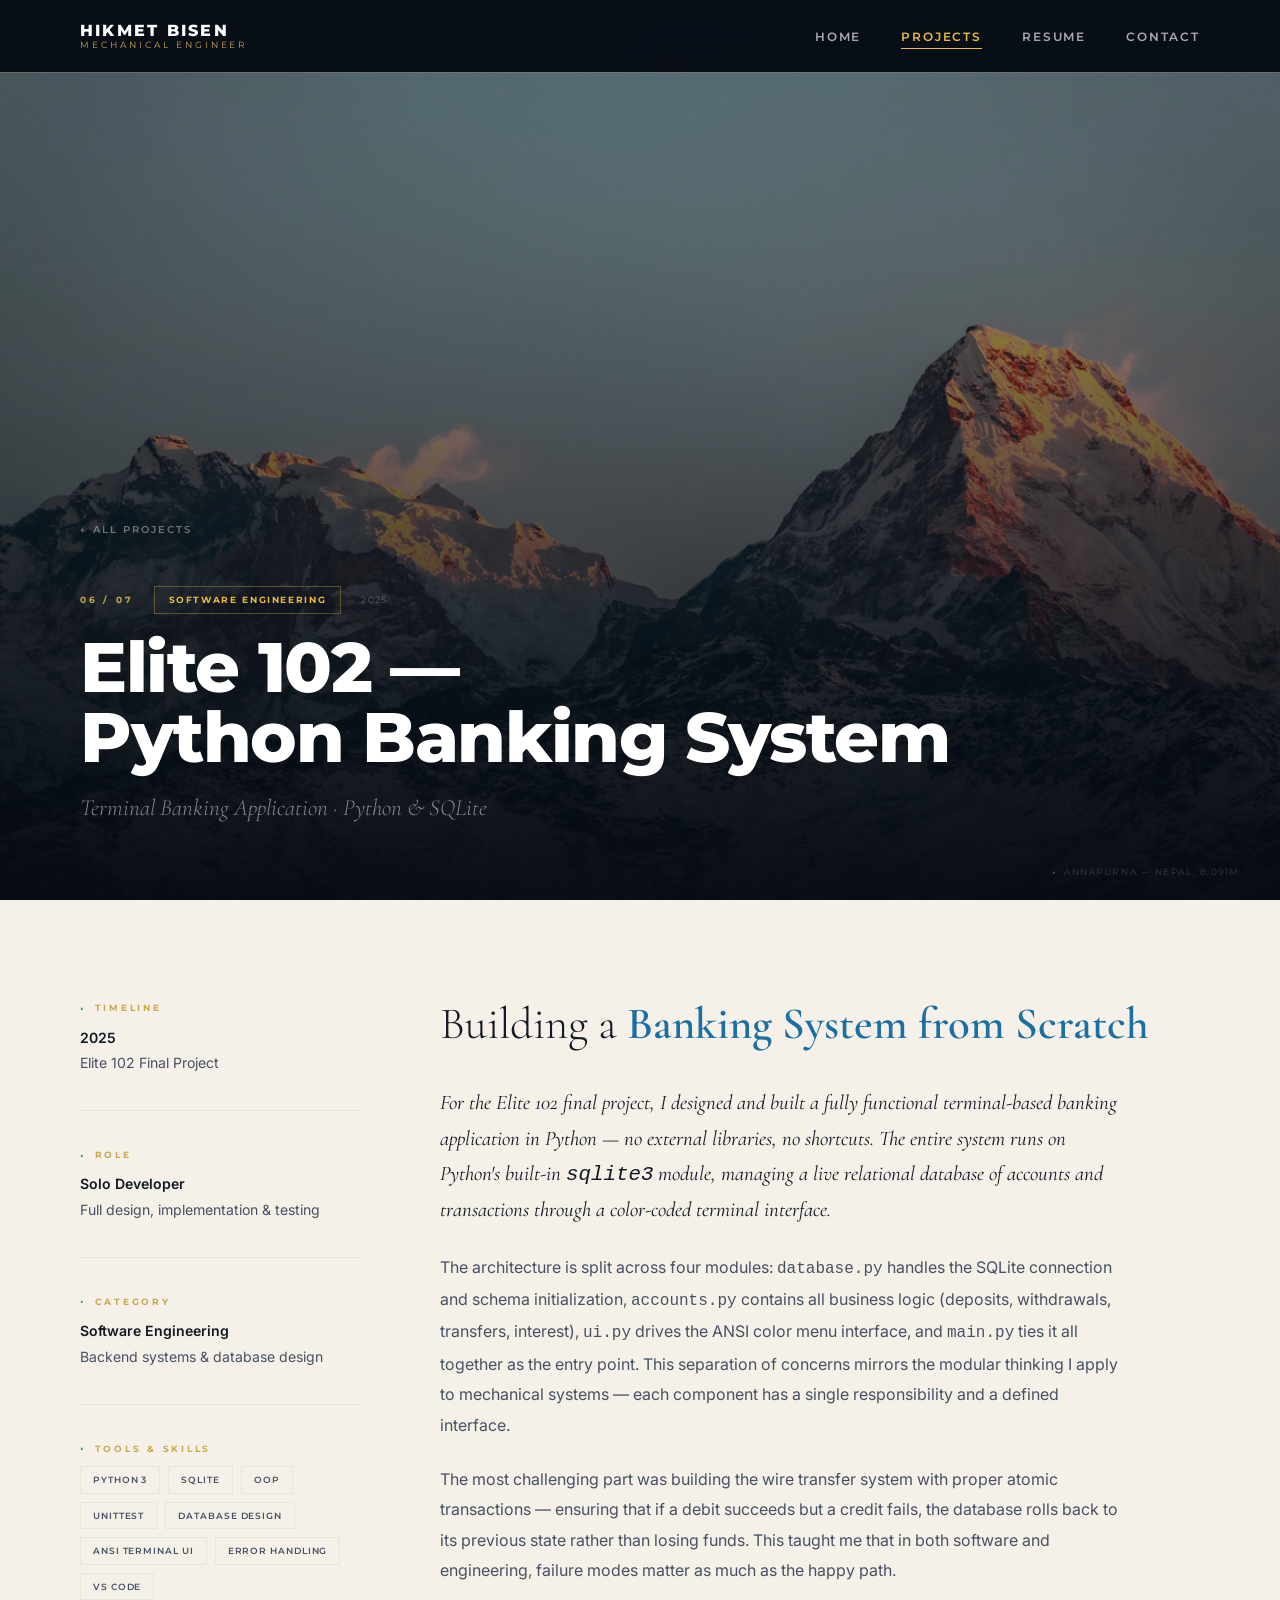
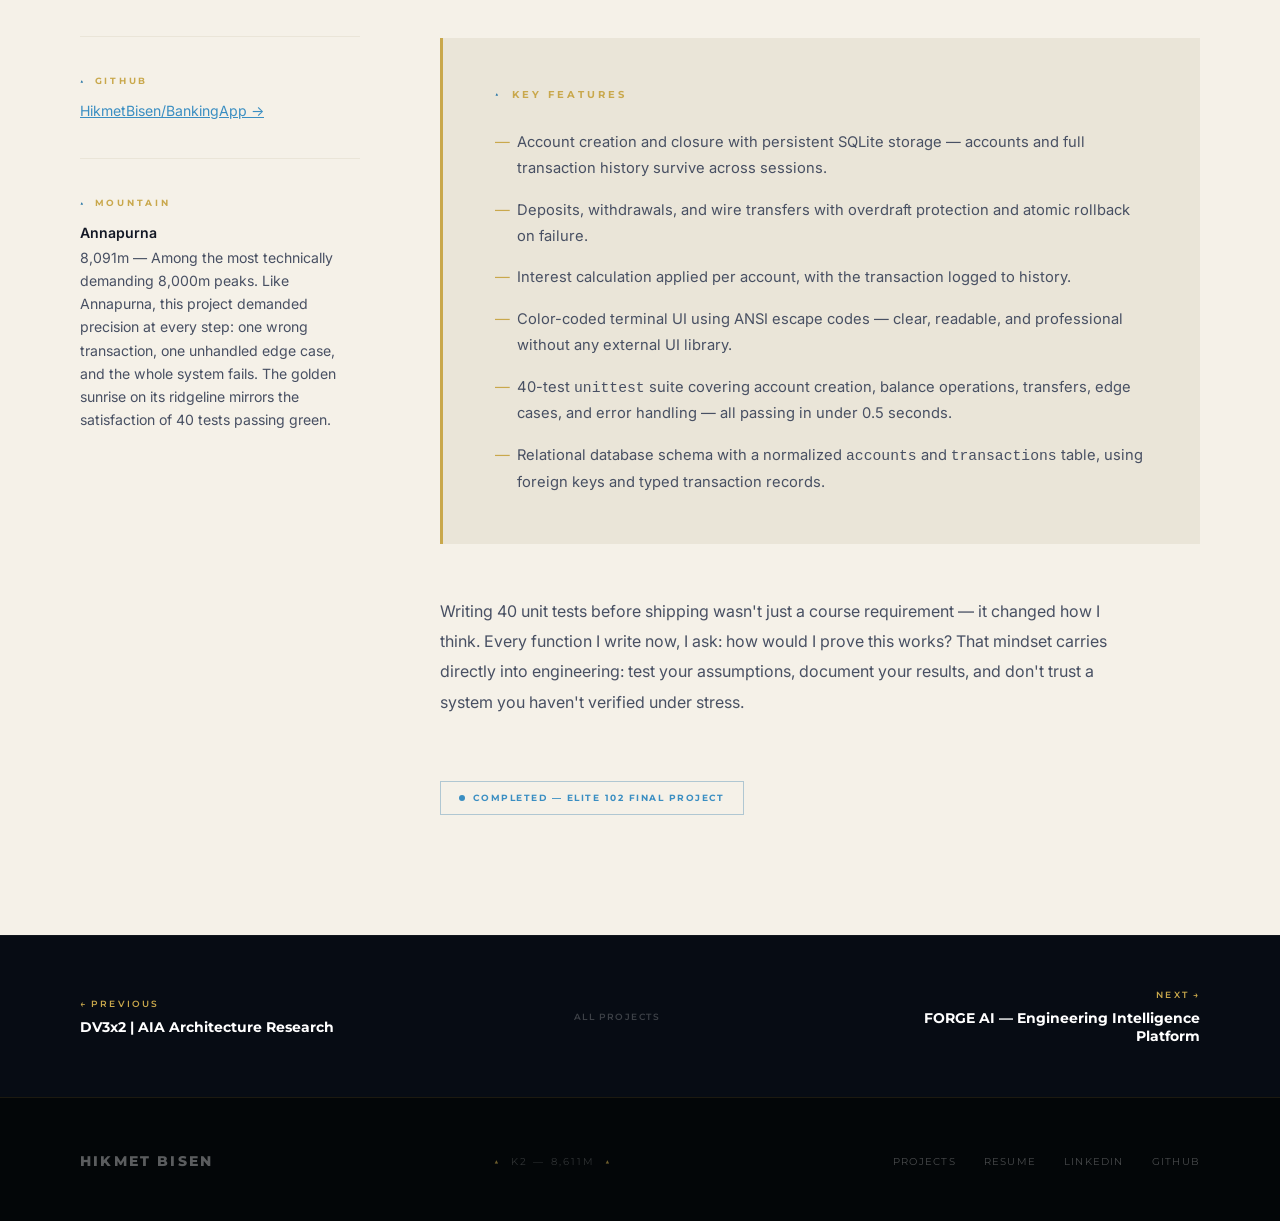
==== commit b129ff70: "Add FORGE AI as project 07 New project page for FORGE AI platform (React/FastAPI/RAG/LiteLLM). Updat" ====
--- a/Project/project-banking-system.html
+++ b/Project/project-banking-system.html
@@ -37,7 +37,7 @@
     <div class="project-detail-hero-content">
       <a href="projects.html" class="project-detail-back">← All Projects</a>
       <div class="project-detail-meta">
-        <span class="project-detail-num">06 / 06</span>
+        <span class="project-detail-num">06 / 07</span>
         <span class="project-detail-cat">Software Engineering</span>
         <span class="project-detail-date">2025</span>
       </div>
@@ -150,9 +150,9 @@
           <span class="project-nav-name">DV3x2 | AIA Architecture Research</span>
         </a>
         <a href="projects.html" class="project-nav-center">All Projects</a>
-        <a href="project-bmw-e30.html" class="project-nav-item next">
-          <span class="project-nav-label">Back to Start →</span>
-          <span class="project-nav-name">1983 BMW E30 Restoration</span>
+        <a href="project-forge-ai.html" class="project-nav-item next">
+          <span class="project-nav-label">Next →</span>
+          <span class="project-nav-name">FORGE AI — Engineering Intelligence Platform</span>
         </a>
       </div>
     </div>
